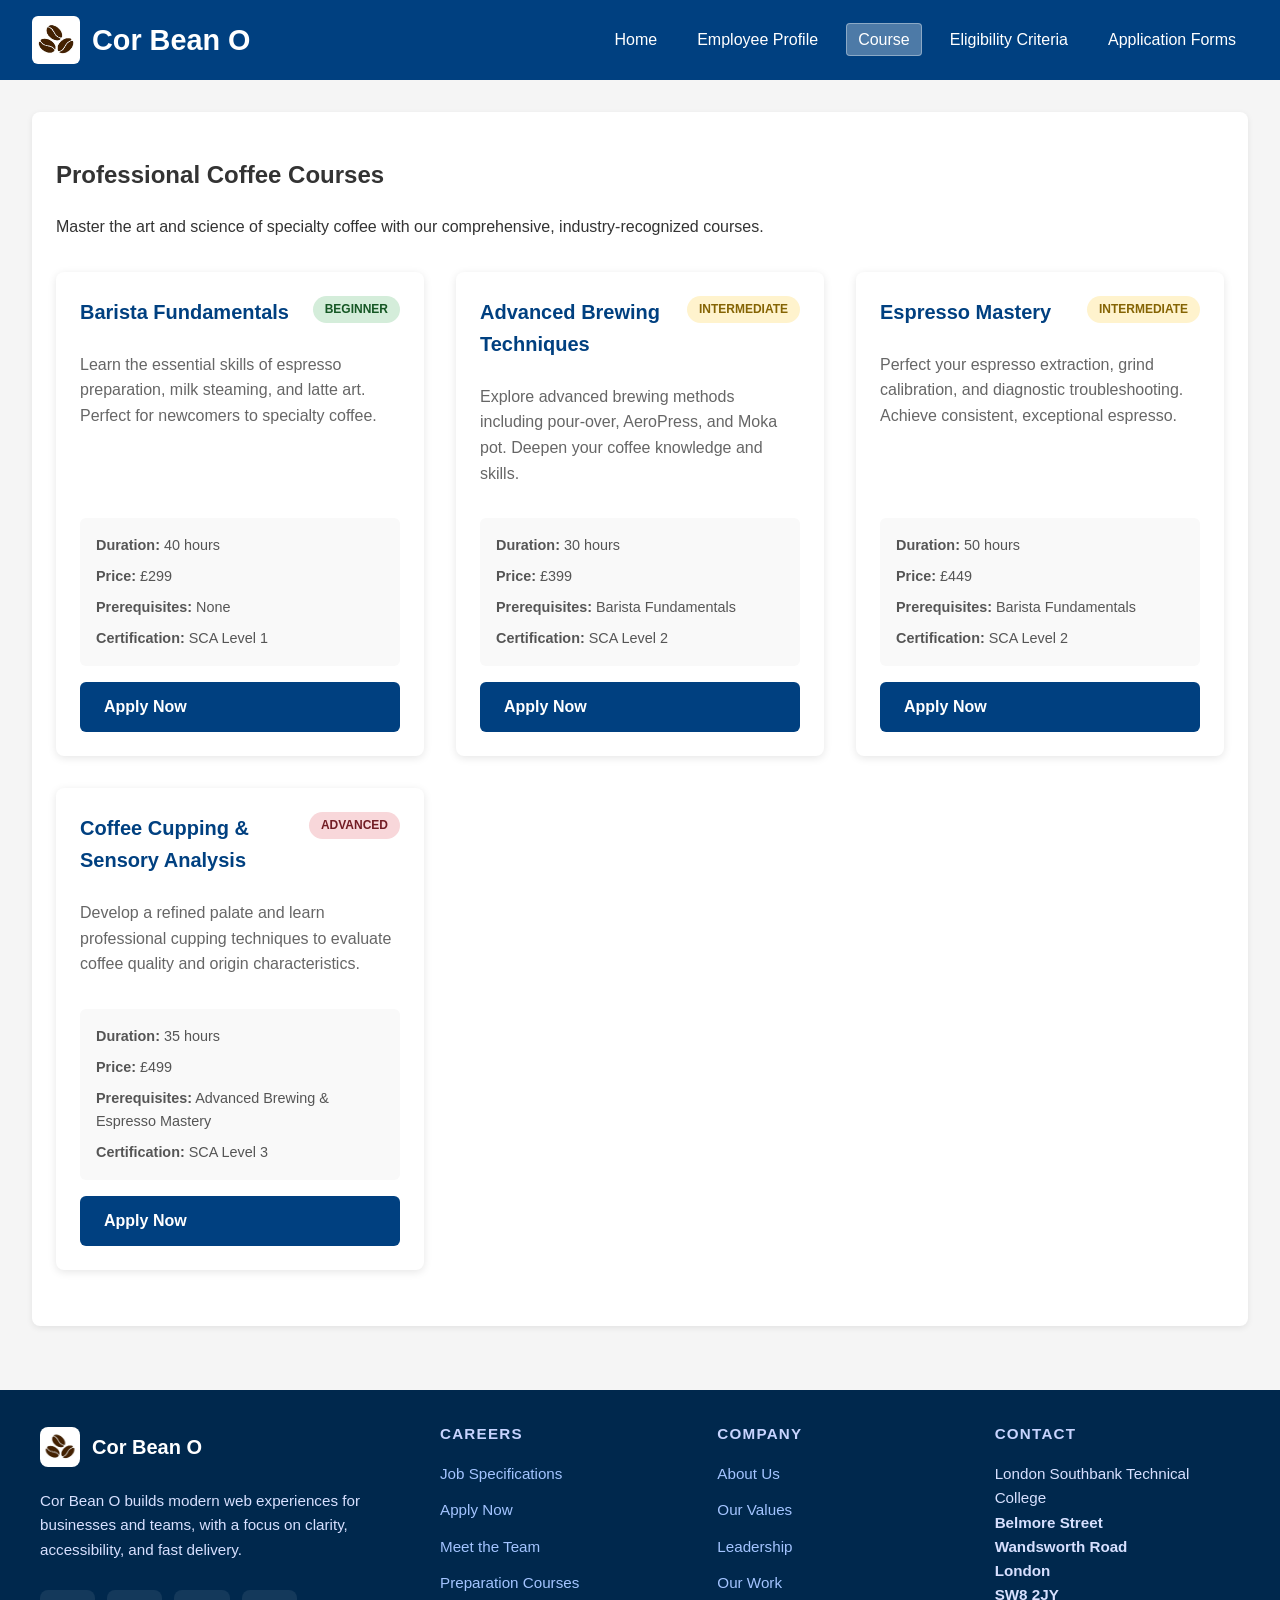
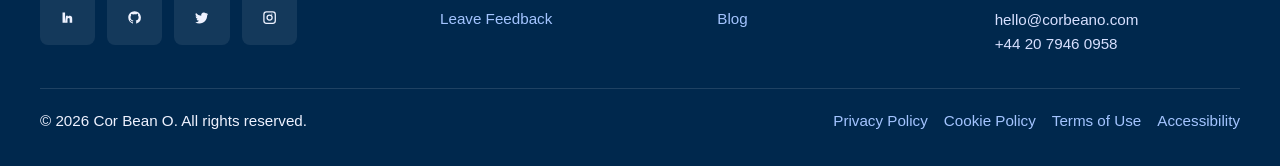
==== course.html @ 58e50d84 "Initial commit" ====
<!DOCTYPE html>

<html lang="en">
    <head>
        <meta charset="UTF-8">
        <meta name="viewport" content="width=device-width, initial-scale=1.0">
        <title>My Website</title>
        <link rel="stylesheet" href="styles.css">
    </head>
    <body>
        <header>
            <div class="brand">
                <img src="logo.jpg" alt="Site logo">
                <h1>Cor Bean O</h1>
            </div>
            <button class="nav-toggle" aria-expanded="false" aria-label="Toggle navigation">☰</button>
            <nav>
                <ul>
                    <li><a href="index.html">Home</a></li>
                    <li><a href="profile.html">Employee Profile</a></li>
                    <li><a class="selected" href="course.html">Course</a></li>
                    <li><a href="criteria.html">Eligibility Criteria</a></li>
                    <li><a href="form.html">Application Forms</a></li>
                </ul>
            </nav>
        </header>
        <main>
            <section id="courses">
                <h2>Professional Coffee Courses</h2>
                <p>Master the art and science of specialty coffee with our comprehensive, industry-recognized courses.</p>
                <div class="courses-grid">
                    <article class="course-card">
                        <div class="card-header">
                            <h3>Barista Fundamentals</h3>
                            <span class="level-badge beginner">Beginner</span>
                        </div>
                        <p class="course-description">Learn the essential skills of espresso preparation, milk steaming, and latte art. Perfect for newcomers to specialty coffee.</p>
                        <ul class="course-details">
                            <li><strong>Duration:</strong> 40 hours</li>
                            <li><strong>Price:</strong> £299</li>
                            <li><strong>Prerequisites:</strong> None</li>
                            <li><strong>Certification:</strong> SCA Level 1</li>
                        </ul>
                        <a href="form.html" class="btn-primary">Apply Now</a>
                    </article>
                    <article class="course-card">
                        <div class="card-header">
                            <h3>Advanced Brewing Techniques</h3>
                            <span class="level-badge intermediate">Intermediate</span>
                        </div>
                        <p class="course-description">Explore advanced brewing methods including pour-over, AeroPress, and Moka pot. Deepen your coffee knowledge and skills.</p>
                        <ul class="course-details">
                            <li><strong>Duration:</strong> 30 hours</li>
                            <li><strong>Price:</strong> £399</li>
                            <li><strong>Prerequisites:</strong> Barista Fundamentals</li>
                            <li><strong>Certification:</strong> SCA Level 2</li>
                        </ul>
                        <a href="form.html" class="btn-primary">Apply Now</a>
                    </article>
                    <article class="course-card">
                        <div class="card-header">
                            <h3>Espresso Mastery</h3>
                            <span class="level-badge intermediate">Intermediate</span>
                        </div>
                        <p class="course-description">Perfect your espresso extraction, grind calibration, and diagnostic troubleshooting. Achieve consistent, exceptional espresso.</p>
                        <ul class="course-details">
                            <li><strong>Duration:</strong> 50 hours</li>
                            <li><strong>Price:</strong> £449</li>
                            <li><strong>Prerequisites:</strong> Barista Fundamentals</li>
                            <li><strong>Certification:</strong> SCA Level 2</li>
                        </ul>
                        <a href="form.html" class="btn-primary">Apply Now</a>
                    </article>
                    <article class="course-card">
                        <div class="card-header">
                            <h3>Coffee Cupping & Sensory Analysis</h3>
                            <span class="level-badge advanced">Advanced</span>
                        </div>
                        <p class="course-description">Develop a refined palate and learn professional cupping techniques to evaluate coffee quality and origin characteristics.</p>
                        <ul class="course-details">
                            <li><strong>Duration:</strong> 35 hours</li>
                            <li><strong>Price:</strong> £499</li>
                            <li><strong>Prerequisites:</strong> Advanced Brewing & Espresso Mastery</li>
                            <li><strong>Certification:</strong> SCA Level 3</li>
                        </ul>
                        <a href="form.html" class="btn-primary">Apply Now</a>
                    </article>
                </div>
            </section>
        </main>
        <footer class="footer">
          <div class="container">
            <div class="footer-grid">
              <div class="footer-brand">
                <a class="nav-logo" href="index.html">
                  <img src="logo.jpg" alt="Cor Bean O logo">
                  <span>Cor Bean <span class="accent">O</span></span>
                </a>
                <p>Cor Bean O builds modern web experiences for businesses and teams, with a focus on clarity, accessibility, and fast delivery.</p>
                <div class="footer-social">
                  <a href="#" class="social-btn" aria-label="LinkedIn">
                    <svg viewBox="0 0 24 24" aria-hidden="true" focusable="false">
                      <path d="M4 4h4v16H4zM6 6.5a1.5 1.5 0 1 1 0 3 1.5 1.5 0 0 1 0-3zm3.5 2.5h3v1.7h.04c.42-.8 1.45-1.64 2.98-1.64 3.18 0 3.76 2.1 3.76 4.83V20h-4v-4.8c0-1.14-.02-2.6-1.58-2.6-1.58 0-1.82 1.23-1.82 2.5V20h-4z" fill="currentColor"/>
                    </svg>
                  </a>
                  <a href="#" class="social-btn" aria-label="GitHub">
                    <svg viewBox="0 0 24 24" aria-hidden="true" focusable="false">
                      <path fill-rule="evenodd" clip-rule="evenodd" d="M12 2C6.48 2 2 6.48 2 12c0 4.42 2.87 8.17 6.84 9.49.5.09.68-.22.68-.48 0-.24-.01-.87-.01-1.7-2.78.6-3.37-1.34-3.37-1.34-.45-1.16-1.1-1.47-1.1-1.47-.9-.62.07-.61.07-.61 1 .07 1.53 1.04 1.53 1.04.89 1.53 2.34 1.09 2.91.84.09-.65.35-1.09.64-1.34-2.22-.25-4.56-1.11-4.56-4.95 0-1.09.39-1.98 1.03-2.68-.1-.25-.45-1.27.1-2.65 0 0 .84-.27 2.75 1.02A9.56 9.56 0 0 1 12 6.8c.85.004 1.71.115 2.51.34 1.9-1.29 2.74-1.02 2.74-1.02.55 1.38.2 2.4.1 2.65.64.7 1.03 1.59 1.03 2.68 0 3.86-2.34 4.7-4.57 4.95.36.31.68.92.68 1.85 0 1.34-.01 2.42-.01 2.75 0 .27.18.58.69.48A10.01 10.01 0 0 0 22 12c0-5.52-4.48-10-10-10z" fill="currentColor"/>
                    </svg>
                  </a>
                  <a href="#" class="social-btn" aria-label="Twitter">
                    <svg viewBox="0 0 24 24" aria-hidden="true" focusable="false">
                      <path d="M22 5.92c-.77.34-1.6.57-2.47.67a4.3 4.3 0 0 0 1.88-2.38 8.55 8.55 0 0 1-2.72 1.04 4.27 4.27 0 0 0-7.28 3.89A12.1 12.1 0 0 1 3.16 4.7a4.27 4.27 0 0 0 1.32 5.7 4.22 4.22 0 0 1-1.94-.54v.05a4.27 4.27 0 0 0 3.43 4.18 4.3 4.3 0 0 1-1.93.07 4.27 4.27 0 0 0 3.99 2.96A8.58 8.58 0 0 1 2 19.54a12.08 12.08 0 0 0 6.56 1.92c7.88 0 12.2-6.53 12.2-12.19 0-.19 0-.37-.01-.56A8.72 8.72 0 0 0 22 5.92z" fill="currentColor"/>
                    </svg>
                  </a>
                  <a href="#" class="social-btn" aria-label="Instagram">
                    <svg viewBox="0 0 24 24" aria-hidden="true" focusable="false">
                      <path d="M7 2h10a5 5 0 0 1 5 5v10a5 5 0 0 1-5 5H7a5 5 0 0 1-5-5V7a5 5 0 0 1 5-5zm0 2a3 3 0 0 0-3 3v10a3 3 0 0 0 3 3h10a3 3 0 0 0 3-3V7a3 3 0 0 0-3-3H7zm8.5 1.5a1 1 0 1 1 0 2 1 1 0 0 1 0-2zM12 7a5 5 0 1 1 0 10 5 5 0 0 1 0-10zm0 2a3 3 0 1 0 0 6 3 3 0 0 0 0-6z" fill="currentColor"/>
                    </svg>
                  </a>
                </div>
              </div>
              <div class="footer-col">
                <h5>Careers</h5>
                <ul>
                  <li><a href="qualification.html">Job Specifications</a></li>
                  <li><a href="form.html">Apply Now</a></li>
                  <li><a href="profile.html">Meet the Team</a></li>
                  <li><a href="course.html">Preparation Courses</a></li>
                  <li><a href="criteria.html">Leave Feedback</a></li>
                </ul>
              </div>
              <div class="footer-col">
                <h5>Company</h5>
                <ul>
                  <li><a href="profile.html">About Us</a></li>
                  <li><a href="#">Our Values</a></li>
                  <li><a href="#">Leadership</a></li>
                  <li><a href="#">Our Work</a></li>
                  <li><a href="#">Blog</a></li>
                </ul>
              </div>
              <div class="footer-col">
                <h5>Contact</h5>
                <div class="contact-item"><span>London Southbank Technical College<br><strong>Belmore Street</strong><br><strong>Wandsworth Road</strong><br><strong>London</strong><br><strong>SW8 2JY</strong></span></div>
                <div class="contact-item"><span>hello@corbeano.com</span></div>
                <div class="contact-item"><span>+44 20 7946 0958</span></div>
              </div>
            </div>
            <div class="footer-bottom">
              <p>© <span id="currentYear"></span> Cor Bean O. All rights reserved.</p>
              <div class="footer-bottom-links">
                <a href="#">Privacy Policy</a>
                <a href="#">Cookie Policy</a>
                <a href="#">Terms of Use</a>
                <a href="#">Accessibility</a>
              </div>
            </div>
          </div>
        </footer>
        <script src="scripts.js"></script>
    </body>
</html>
---- styles.css ----
/* Basic page styling */
body {
  margin: 0;
  font-family: Arial, sans-serif;
  line-height: 1.6;
  color: #333;
  background: #f5f5f5;
}

header {
  background: #004080;
  color: white;
  padding: 1rem 2rem;
  display: flex;
  flex-wrap: wrap;
  align-items: center;
  justify-content: space-between;
  gap: 1rem;
}

header .brand {
  display: flex;
  align-items: center;
  gap: 0.75rem;
  margin-bottom: 0;
}

header .brand img {
  width: 48px;
  height: auto;
  border-radius: 6px;
}

header h1 {
  margin: 0;
  font-size: 1.8rem;
}

nav ul {
  list-style: none;
  padding: 0;
  margin: 0;
  display: flex;
  flex-wrap: wrap;
  align-items: center;
  gap: 1rem;
}

@media (max-width: 640px) {
  header {
    flex-direction: row;
    align-items: center;
    justify-content: space-between;
  }

  .nav-toggle {
    display: inline-flex;
  }

  nav {
    display: none;
    width: 100%;
  }

  header.nav-open nav {
    display: block;
  }

  nav ul {
    flex-direction: column;
    width: 100%;
    gap: 0.5rem;
    margin-top: 0.75rem;
  }

  nav a {
    display: inline-block;
    width: 100%;
    text-align: left;
    padding: 0.75rem 1rem;
  }
}

nav a {
  color: white;
  text-decoration: none;
  padding: 0.5rem 0.75rem;
  border-radius: 4px;
  transition: background 0.2s ease;
}

nav a:hover,
nav a:focus {
  background: rgba(255, 255, 255, 0.15);
}

nav a.selected,
nav a.selected:hover,
nav a.selected:focus {
  background: rgba(255, 255, 255, 0.3);
  box-shadow: inset 0 0 0 1px rgba(255, 255, 255, 0.35);
}

.nav-toggle {
  display: none;
  background: rgba(255, 255, 255, 0.12);
  border: 1px solid rgba(255, 255, 255, 0.25);
  color: white;
  padding: 0.5rem 0.85rem;
  border-radius: 6px;
  cursor: pointer;
  font-size: 1rem;
}

.nav-toggle:hover,
.nav-toggle:focus {
  background: rgba(255, 255, 255, 0.2);
}

main {
  padding: 2rem;
}

@media (max-width: 640px) {
  header {
    flex-direction: row;
    align-items: center;
    justify-content: space-between;
  }

  .nav-toggle {
    display: inline-flex;
    align-self: center;
    width: 2.5rem;
    height: 2.5rem;
    font-size: 1.4rem;
    justify-content: center;
    align-items: center;
    padding: 0;
  }

  nav {
    display: none;
    width: 100%;
  }

  header.nav-open nav {
    display: block;
  }

  nav ul {
    flex-direction: column;
    width: 100%;
    gap: 0.5rem;
    margin-top: 0.75rem;
  }

  nav a {
    display: inline-block;
    width: auto;
    text-align: left;
    padding: 0.75rem 1rem;
  }
}

section {
  margin-bottom: 2rem;
  background: white;
  border-radius: 8px;
  padding: 1.5rem;
  box-shadow: 0 2px 6px rgba(0, 0, 0, 0.08);
}

footer {
  background: #00284d;
  color: #eef2ff;
  padding: 2rem 2rem;
  font-family: inherit;
  font-size: 0.95rem;
  line-height: 1.6;
}

.footer, .footer * {
  font-family: inherit;
}

.footer .container {
  max-width: 1200px;
  margin: 0 auto;
}

.footer-grid {
  display: grid;
  grid-template-columns: 1.5fr 1fr 1fr 1fr;
  gap: 2rem;
  margin-bottom: 2rem;
}

.footer-brand {
  display: grid;
  gap: 1rem;
}

.nav-logo {
  display: inline-flex;
  align-items: center;
  gap: 0.75rem;
  color: white;
  text-decoration: none;
  font-size: 1.25rem;
  font-weight: 700;
  font-family: inherit;
}

.nav-logo img {
  width: 40px;
  height: auto;
  border-radius: 8px;
}

.footer-brand p {
  margin: 0;
  max-width: 32rem;
  color: #d7e0ff;
}

.footer-social {
  display: flex;
  flex-wrap: wrap;
  gap: 0.75rem;
}

.footer-social a {
  display: inline-flex;
  align-items: center;
  justify-content: center;
  background: rgba(255, 255, 255, 0.08);
  color: #eef2ff;
  padding: 0.6rem;
  border-radius: 8px;
  text-decoration: none;
  width: 2.25rem;
  height: 2.25rem;
}

.footer-social a svg {
  width: 0.95rem;
  height: 0.95rem;
}

.footer-social a:hover,
.footer-social a:focus {
  background: rgba(255, 255, 255, 0.16);
}

.footer-col h5 {
  margin: 0 0 1rem;
  font-size: 0.95rem;
  font-weight: 700;
  text-transform: uppercase;
  letter-spacing: 0.08em;
  color: #c7d4ff;
}

.footer-col ul {
  list-style: none;
  margin: 0;
  padding: 0;
  display: grid;
  gap: 0.75rem;
}

.footer-col li a {
  color: #a3c4ff;
  text-decoration: none;
}

.footer-col li a:hover,
.footer-col li a:focus {
  text-decoration: underline;
}

.contact-item {
  display: flex;
  gap: 0.75rem;
  align-items: flex-start;
  color: #d7e0ff;
}

.contact-item span {
  display: block;
}

.footer-bottom {
  display: flex;
  flex-wrap: wrap;
  justify-content: space-between;
  align-items: center;
  gap: 1rem;
  border-top: 1px solid rgba(255, 255, 255, 0.12);
  padding-top: 1.25rem;
}

.footer-bottom p,
.footer-bottom-links {
  margin: 0;
}

.footer-bottom-links {
  display: flex;
  flex-wrap: wrap;
  gap: 1rem;
}

.footer-bottom-links a {
  color: #a3c4ff;
  text-decoration: none;
}

.footer-bottom-links a:hover,
.footer-bottom-links a:focus {
  text-decoration: underline;
}

@media (max-width: 900px) {
  .footer-grid {
    grid-template-columns: 1fr 1fr;
  }
}

@media (max-width: 640px) {
  .footer-grid {
    grid-template-columns: 1fr;
  }

  .footer-bottom {
    flex-direction: column;
    align-items: flex-start;
  }
}

footer a {
  color: #a3c4ff;
}

footer a:hover,
footer a:focus {
  text-decoration: underline;
}

/* ============================================================================
   BUTTON STYLES
   ============================================================================ */

.btn-primary,
.btn-secondary {
  display: inline-block;
  padding: 0.75rem 1.5rem;
  border-radius: 6px;
  text-decoration: none;
  font-weight: 600;
  cursor: pointer;
  border: none;
  font-size: 1rem;
  transition: all 0.2s ease;
}

.btn-primary {
  background: #004080;
  color: white;
}

.btn-primary:hover,
.btn-primary:focus {
  background: #002a56;
  text-decoration: none;
  box-shadow: 0 4px 12px rgba(0, 64, 128, 0.3);
}

.btn-secondary {
  background: transparent;
  color: #004080;
  border: 2px solid #004080;
}

.btn-secondary:hover,
.btn-secondary:focus {
  background: #f0f5ff;
  border-color: #002a56;
  color: #002a56;
}

/* ============================================================================
   FORM STYLING
   ============================================================================ */

.form-container {
  max-width: 600px;
  margin: 2rem 0;
}

.form-group {
  margin-bottom: 1.5rem;
  display: flex;
  flex-direction: column;
}

.form-group label {
  margin-bottom: 0.5rem;
  font-weight: 600;
  color: #333;
}

.form-group input,
.form-group select,
.form-group textarea {
  padding: 0.75rem;
  border: 1px solid #ddd;
  border-radius: 6px;
  font-family: inherit;
  font-size: 1rem;
  transition: border-color 0.2s ease;
}

.form-group input:focus,
.form-group select:focus,
.form-group textarea:focus {
  outline: none;
  border-color: #004080;
  box-shadow: 0 0 0 3px rgba(0, 64, 128, 0.1);
}

.error-message {
  color: #d9534f;
  font-size: 0.875rem;
  margin-top: 0.25rem;
  display: none;
}

.checkbox-group {
  display: flex;
  flex-direction: column;
  gap: 0.75rem;
  margin-top: 0.5rem;
}

.checkbox-label {
  display: flex;
  align-items: center;
  gap: 0.75rem;
  font-weight: normal;
  margin-bottom: 0;
}

.checkbox-label input[type="checkbox"] {
  width: auto;
  cursor: pointer;
  margin: 0;
}

.success-message {
  padding: 1rem;
  background: #d4edda;
  border: 1px solid #c3e6cb;
  border-radius: 6px;
  color: #155724;
  margin: 1.5rem 0;
}

/* ============================================================================
   COURSE CARDS & GRID
   ============================================================================ */

.courses-grid {
  display: grid;
  grid-template-columns: repeat(auto-fit, minmax(280px, 1fr));
  gap: 2rem;
  margin: 2rem 0;
}

.course-card {
  background: white;
  border-radius: 8px;
  padding: 1.5rem;
  box-shadow: 0 2px 8px rgba(0, 0, 0, 0.1);
  transition: transform 0.2s ease, box-shadow 0.2s ease;
  display: flex;
  flex-direction: column;
}

.course-card:hover {
  transform: translateY(-4px);
  box-shadow: 0 4px 16px rgba(0, 0, 0, 0.15);
}

.card-header {
  display: flex;
  justify-content: space-between;
  align-items: flex-start;
  gap: 1rem;
  margin-bottom: 1rem;
}

.card-header h3 {
  margin: 0;
  font-size: 1.25rem;
  color: #004080;
}

.level-badge {
  display: inline-block;
  padding: 0.25rem 0.75rem;
  border-radius: 20px;
  font-size: 0.75rem;
  font-weight: 600;
  text-transform: uppercase;
  white-space: nowrap;
}

.level-badge.beginner {
  background: #d4edda;
  color: #155724;
}

.level-badge.intermediate {
  background: #fff3cd;
  color: #856404;
}

.level-badge.advanced {
  background: #f8d7da;
  color: #721c24;
}

.course-description {
  color: #666;
  margin: 0.5rem 0 1rem;
  flex-grow: 1;
}

.course-details {
  list-style: none;
  padding: 0;
  margin: 1rem 0;
  display: grid;
  gap: 0.5rem;
  background: #f9f9f9;
  padding: 1rem;
  border-radius: 6px;
}

.course-details li {
  font-size: 0.9rem;
  color: #555;
}

.course-card .btn-primary {
  margin-top: auto;
}

/* ============================================================================
   PROFILE CARDS & GRID
   ============================================================================ */

.profiles-grid {
  display: grid;
  grid-template-columns: repeat(auto-fit, minmax(260px, 1fr));
  gap: 2rem;
  margin: 2rem 0;
}

.profile-card {
  background: white;
  border-radius: 8px;
  padding: 1.5rem;
  box-shadow: 0 2px 8px rgba(0, 0, 0, 0.1);
  text-align: center;
  transition: transform 0.2s ease, box-shadow 0.2s ease;
}

.profile-card:hover {
  transform: translateY(-4px);
  box-shadow: 0 4px 16px rgba(0, 0, 0, 0.15);
}

.profile-image {
  font-size: 3rem;
  margin-bottom: 1rem;
}

.profile-card h3 {
  margin: 0.5rem 0;
  color: #004080;
}

.profile-card .role {
  font-weight: 600;
  color: #666;
  margin: 0.5rem 0 1rem;
}

.profile-card .bio {
  font-size: 0.95rem;
  color: #666;
  line-height: 1.5;
  margin: 0.5rem 0 1rem;
}

.profile-social {
  display: flex;
  justify-content: center;
  gap: 1rem;
  margin-top: 1rem;
}

.profile-social a {
  color: #004080;
  text-decoration: none;
  font-weight: 600;
  padding: 0.5rem 1rem;
  border: 2px solid #004080;
  border-radius: 4px;
  transition: all 0.2s ease;
}

.profile-social a:hover,
.profile-social a:focus {
  background: #004080;
  color: white;
}

/* ============================================================================
   ELIGIBILITY CHECKER
   ============================================================================ */

.eligibility-requirements {
  background: #f9f9f9;
  padding: 1.5rem;
  border-radius: 8px;
  margin: 1.5rem 0;
}

.eligibility-requirements h3 {
  margin-top: 1.5rem;
  margin-bottom: 1rem;
  color: #004080;
}

.eligibility-requirements h3:first-child {
  margin-top: 0;
}

.requirements-list {
  list-style: none;
  padding: 0;
  margin: 0;
  display: grid;
  gap: 0.75rem;
}

.requirements-list li {
  padding-left: 0;
  color: #555;
}

.eligibility-result {
  background: white;
  border: 2px solid #e7f3ff;
  border-radius: 8px;
  padding: 1.5rem;
  margin: 1.5rem 0;
}

/* ============================================================================
   HOME PAGE SECTIONS
   ============================================================================ */

#hero {
  background: linear-gradient(135deg, #004080 0%, #002a56 100%);
  color: white;
  padding: 4rem 2rem;
  border-radius: 8px;
  text-align: center;
  margin-bottom: 2rem;
}

.hero-content h2 {
  font-size: 2.5rem;
  margin: 0 0 1rem;
  line-height: 1.2;
}

.hero-content p {
  font-size: 1.2rem;
  margin: 0 0 1.5rem;
  opacity: 0.95;
}

#about {
  background: white;
  padding: 2rem;
  border-radius: 8px;
  margin-bottom: 2rem;
  box-shadow: 0 2px 6px rgba(0, 0, 0, 0.08);
}

#about p {
  font-size: 1rem;
  line-height: 1.8;
  color: #555;
}

#featured-courses p {
  margin-bottom: 1.5rem;
}

#featured-courses a {
  color: #004080;
  text-decoration: none;
  font-weight: 600;
}

#featured-courses a:hover {
  text-decoration: underline;
}

.featured-grid {
  display: grid;
  grid-template-columns: repeat(auto-fit, minmax(260px, 1fr));
  gap: 2rem;
  margin: 2rem 0;
}

.featured-card {
  background: white;
  padding: 1.5rem;
  border-radius: 8px;
  box-shadow: 0 2px 8px rgba(0, 0, 0, 0.1);
  transition: transform 0.2s ease, box-shadow 0.2s ease;
  display: flex;
  flex-direction: column;
}

.featured-card:hover {
  transform: translateY(-4px);
  box-shadow: 0 4px 16px rgba(0, 0, 0, 0.15);
}

.featured-card h3 {
  color: #004080;
  margin: 0 0 0.5rem;
}

.featured-card .level-badge {
  margin-bottom: 0.75rem;
}

.featured-card p {
  flex-grow: 1;
  color: #666;
  margin: 0.5rem 0;
}

.featured-card .btn-secondary {
  margin-top: auto;
}

#why-us {
  background: #f9f9f9;
  padding: 2rem;
  border-radius: 8px;
  margin-bottom: 2rem;
}

#why-us h2 {
  color: #004080;
  margin-bottom: 1.5rem;
}

.reasons-grid {
  display: grid;
  grid-template-columns: repeat(auto-fit, minmax(240px, 1fr));
  gap: 2rem;
}

.reason-card {
  background: white;
  padding: 1.5rem;
  border-radius: 8px;
  box-shadow: 0 2px 6px rgba(0, 0, 0, 0.08);
}

.reason-card h3 {
  color: #004080;
  margin-top: 0;
}

.reason-card p {
  color: #666;
  line-height: 1.6;
}

#cta {
  background: linear-gradient(135deg, #004080 0%, #002a56 100%);
  color: white;
  padding: 3rem 2rem;
  border-radius: 8px;
  text-align: center;
  margin-bottom: 2rem;
}

.cta-content h2 {
  margin: 0 0 0.5rem;
  font-size: 2rem;
}

.cta-content p {
  margin: 0 0 2rem;
  font-size: 1.1rem;
  opacity: 0.95;
}

.cta-buttons {
  display: flex;
  flex-wrap: wrap;
  justify-content: center;
  gap: 1rem;
}

.cta-buttons .btn-primary {
  background: white;
  color: #004080;
}

.cta-buttons .btn-primary:hover {
  background: #f0f5ff;
}

.cta-buttons .btn-secondary {
  background: transparent;
  border-color: white;
  color: white;
}

.cta-buttons .btn-secondary:hover {
  background: rgba(255, 255, 255, 0.1);
  border-color: white;
  color: white;
}

/* ============================================================================
   RESPONSIVE ADJUSTMENTS
   ============================================================================ */

@media (max-width: 900px) {
  .courses-grid,
  .profiles-grid,
  .featured-grid,
  .reasons-grid {
    grid-template-columns: repeat(auto-fit, minmax(240px, 1fr));
  }

  .hero-content h2 {
    font-size: 2rem;
  }

  #cta .cta-content h2 {
    font-size: 1.75rem;
  }
}

@media (max-width: 640px) {
  .courses-grid,
  .profiles-grid,
  .featured-grid,
  .reasons-grid {
    grid-template-columns: 1fr;
  }

  .hero-content h2 {
    font-size: 1.75rem;
  }

  .hero-content p {
    font-size: 1rem;
  }

  .card-header {
    flex-direction: column;
    align-items: flex-start;
  }

  #cta .cta-content h2 {
    font-size: 1.5rem;
  }

  .cta-buttons {
    flex-direction: column;
  }

  .cta-buttons a {
    width: 100%;
    text-align: center;
  }

  .form-container {
    max-width: 100%;
  }

  main {
    padding: 1.5rem;
  }
}
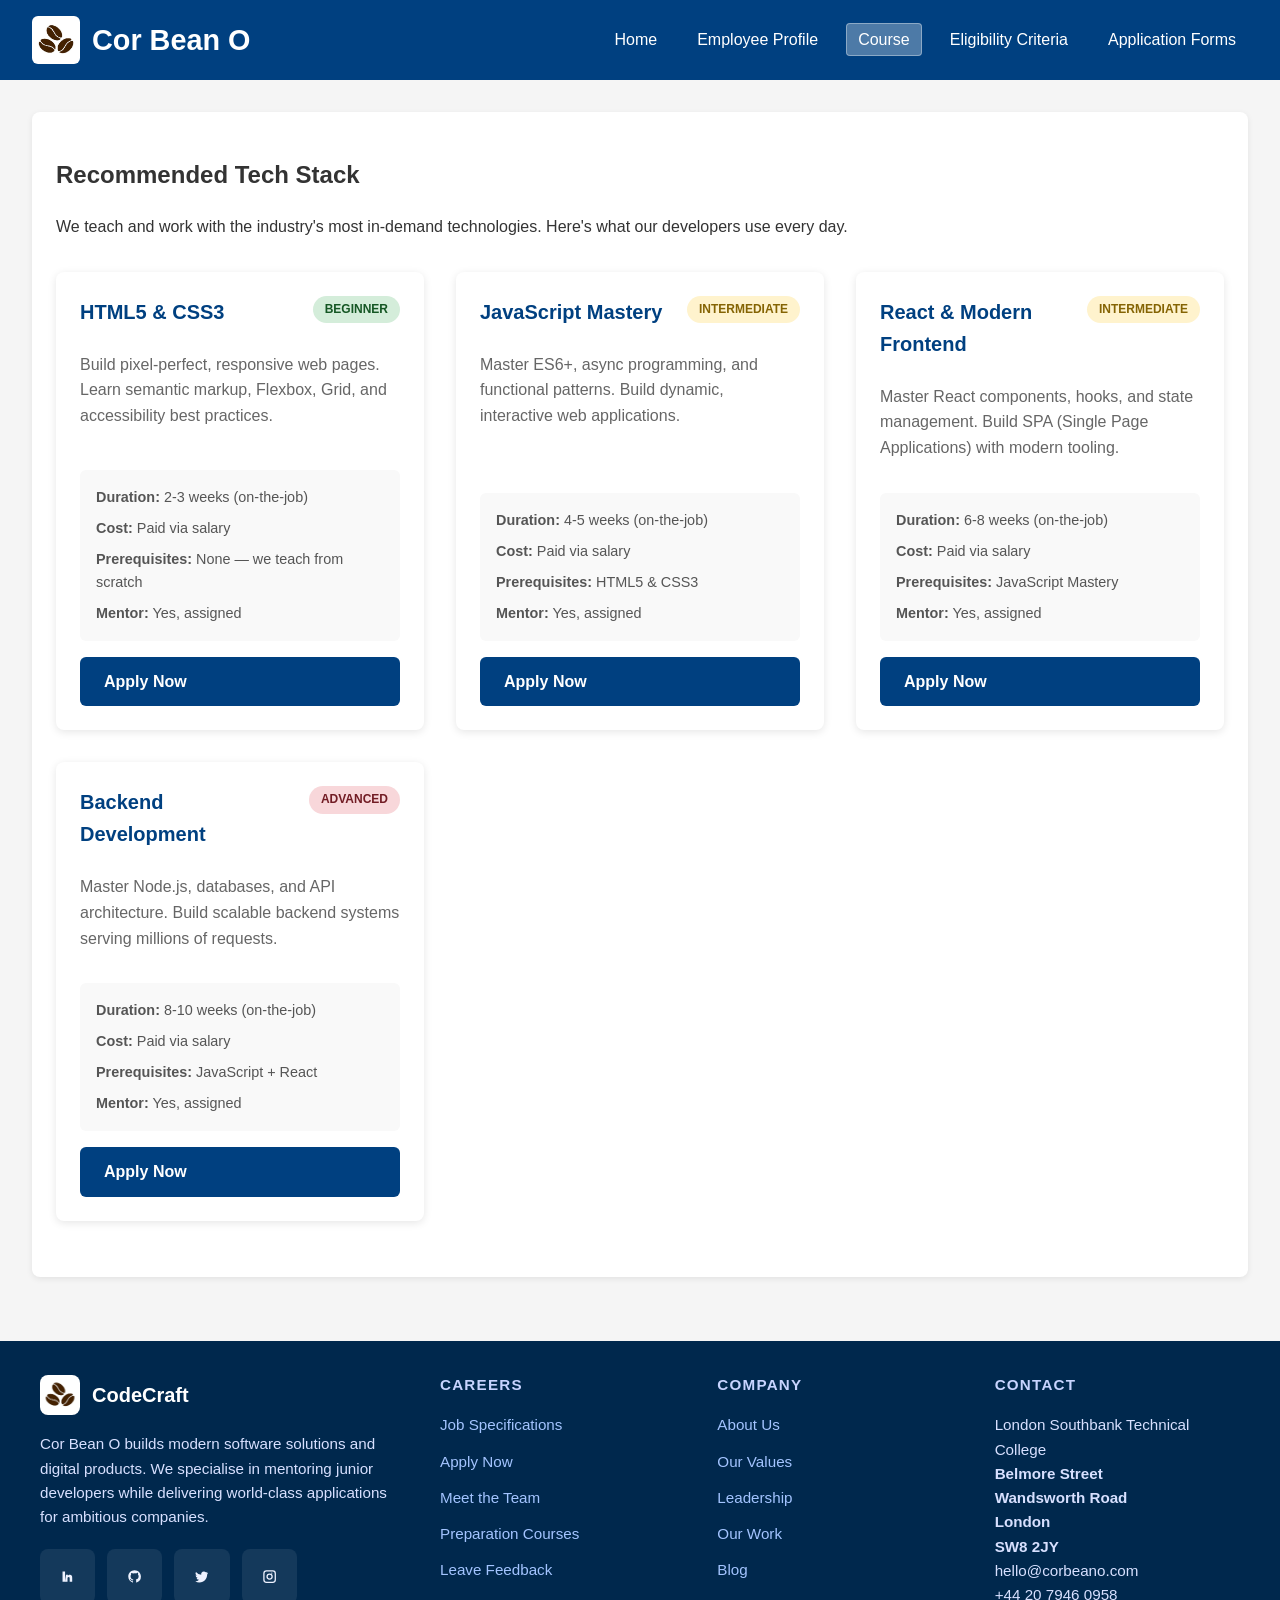
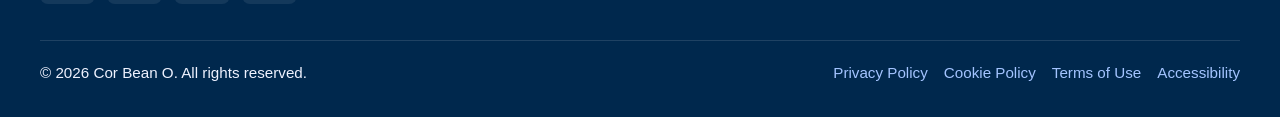
==== commit 7a1c4ac6: "Changed to software company" ====
--- a/course.html
+++ b/course.html
@@ -4,7 +4,7 @@
     <head>
         <meta charset="UTF-8">
         <meta name="viewport" content="width=device-width, initial-scale=1.0">
-        <title>My Website</title>
+        <title>Professional Coffee Courses — Cor Bean O</title>
         <link rel="stylesheet" href="styles.css">
     </head>
     <body>
@@ -26,62 +26,62 @@
         </header>
         <main>
             <section id="courses">
-                <h2>Professional Coffee Courses</h2>
-                <p>Master the art and science of specialty coffee with our comprehensive, industry-recognized courses.</p>
+                <h2>Recommended Tech Stack</h2>
+                <p>We teach and work with the industry's most in-demand technologies. Here's what our developers use every day.</p>
                 <div class="courses-grid">
                     <article class="course-card">
                         <div class="card-header">
-                            <h3>Barista Fundamentals</h3>
+                            <h3>HTML5 & CSS3</h3>
                             <span class="level-badge beginner">Beginner</span>
                         </div>
-                        <p class="course-description">Learn the essential skills of espresso preparation, milk steaming, and latte art. Perfect for newcomers to specialty coffee.</p>
+                        <p class="course-description">Build pixel-perfect, responsive web pages. Learn semantic markup, Flexbox, Grid, and accessibility best practices.</p>
                         <ul class="course-details">
-                            <li><strong>Duration:</strong> 40 hours</li>
-                            <li><strong>Price:</strong> £299</li>
-                            <li><strong>Prerequisites:</strong> None</li>
-                            <li><strong>Certification:</strong> SCA Level 1</li>
+                            <li><strong>Duration:</strong> 2-3 weeks (on-the-job)</li>
+                            <li><strong>Cost:</strong> Paid via salary</li>
+                            <li><strong>Prerequisites:</strong> None — we teach from scratch</li>
+                            <li><strong>Mentor:</strong> Yes, assigned</li>
                         </ul>
                         <a href="form.html" class="btn-primary">Apply Now</a>
                     </article>
                     <article class="course-card">
                         <div class="card-header">
-                            <h3>Advanced Brewing Techniques</h3>
+                            <h3>JavaScript Mastery</h3>
                             <span class="level-badge intermediate">Intermediate</span>
                         </div>
-                        <p class="course-description">Explore advanced brewing methods including pour-over, AeroPress, and Moka pot. Deepen your coffee knowledge and skills.</p>
+                        <p class="course-description">Master ES6+, async programming, and functional patterns. Build dynamic, interactive web applications.</p>
                         <ul class="course-details">
-                            <li><strong>Duration:</strong> 30 hours</li>
-                            <li><strong>Price:</strong> £399</li>
-                            <li><strong>Prerequisites:</strong> Barista Fundamentals</li>
-                            <li><strong>Certification:</strong> SCA Level 2</li>
+                            <li><strong>Duration:</strong> 4-5 weeks (on-the-job)</li>
+                            <li><strong>Cost:</strong> Paid via salary</li>
+                            <li><strong>Prerequisites:</strong> HTML5 & CSS3</li>
+                            <li><strong>Mentor:</strong> Yes, assigned</li>
                         </ul>
                         <a href="form.html" class="btn-primary">Apply Now</a>
                     </article>
                     <article class="course-card">
                         <div class="card-header">
-                            <h3>Espresso Mastery</h3>
+                            <h3>React & Modern Frontend</h3>
                             <span class="level-badge intermediate">Intermediate</span>
                         </div>
-                        <p class="course-description">Perfect your espresso extraction, grind calibration, and diagnostic troubleshooting. Achieve consistent, exceptional espresso.</p>
+                        <p class="course-description">Master React components, hooks, and state management. Build SPA (Single Page Applications) with modern tooling.</p>
                         <ul class="course-details">
-                            <li><strong>Duration:</strong> 50 hours</li>
-                            <li><strong>Price:</strong> £449</li>
-                            <li><strong>Prerequisites:</strong> Barista Fundamentals</li>
-                            <li><strong>Certification:</strong> SCA Level 2</li>
+                            <li><strong>Duration:</strong> 6-8 weeks (on-the-job)</li>
+                            <li><strong>Cost:</strong> Paid via salary</li>
+                            <li><strong>Prerequisites:</strong> JavaScript Mastery</li>
+                            <li><strong>Mentor:</strong> Yes, assigned</li>
                         </ul>
                         <a href="form.html" class="btn-primary">Apply Now</a>
                     </article>
                     <article class="course-card">
                         <div class="card-header">
-                            <h3>Coffee Cupping & Sensory Analysis</h3>
+                            <h3>Backend Development</h3>
                             <span class="level-badge advanced">Advanced</span>
                         </div>
-                        <p class="course-description">Develop a refined palate and learn professional cupping techniques to evaluate coffee quality and origin characteristics.</p>
+                        <p class="course-description">Master Node.js, databases, and API architecture. Build scalable backend systems serving millions of requests.</p>
                         <ul class="course-details">
-                            <li><strong>Duration:</strong> 35 hours</li>
-                            <li><strong>Price:</strong> £499</li>
-                            <li><strong>Prerequisites:</strong> Advanced Brewing & Espresso Mastery</li>
-                            <li><strong>Certification:</strong> SCA Level 3</li>
+                            <li><strong>Duration:</strong> 8-10 weeks (on-the-job)</li>
+                            <li><strong>Cost:</strong> Paid via salary</li>
+                            <li><strong>Prerequisites:</strong> JavaScript + React</li>
+                            <li><strong>Mentor:</strong> Yes, assigned</li>
                         </ul>
                         <a href="form.html" class="btn-primary">Apply Now</a>
                     </article>
@@ -94,9 +94,9 @@
               <div class="footer-brand">
                 <a class="nav-logo" href="index.html">
                   <img src="logo.jpg" alt="Cor Bean O logo">
-                  <span>Cor Bean <span class="accent">O</span></span>
+                  <span>Code<span class="accent">Craft</span></span>
                 </a>
-                <p>Cor Bean O builds modern web experiences for businesses and teams, with a focus on clarity, accessibility, and fast delivery.</p>
+                <p>Cor Bean O builds modern software solutions and digital products. We specialise in mentoring junior developers while delivering world-class applications for ambitious companies.</p>
                 <div class="footer-social">
                   <a href="#" class="social-btn" aria-label="LinkedIn">
                     <svg viewBox="0 0 24 24" aria-hidden="true" focusable="false">
